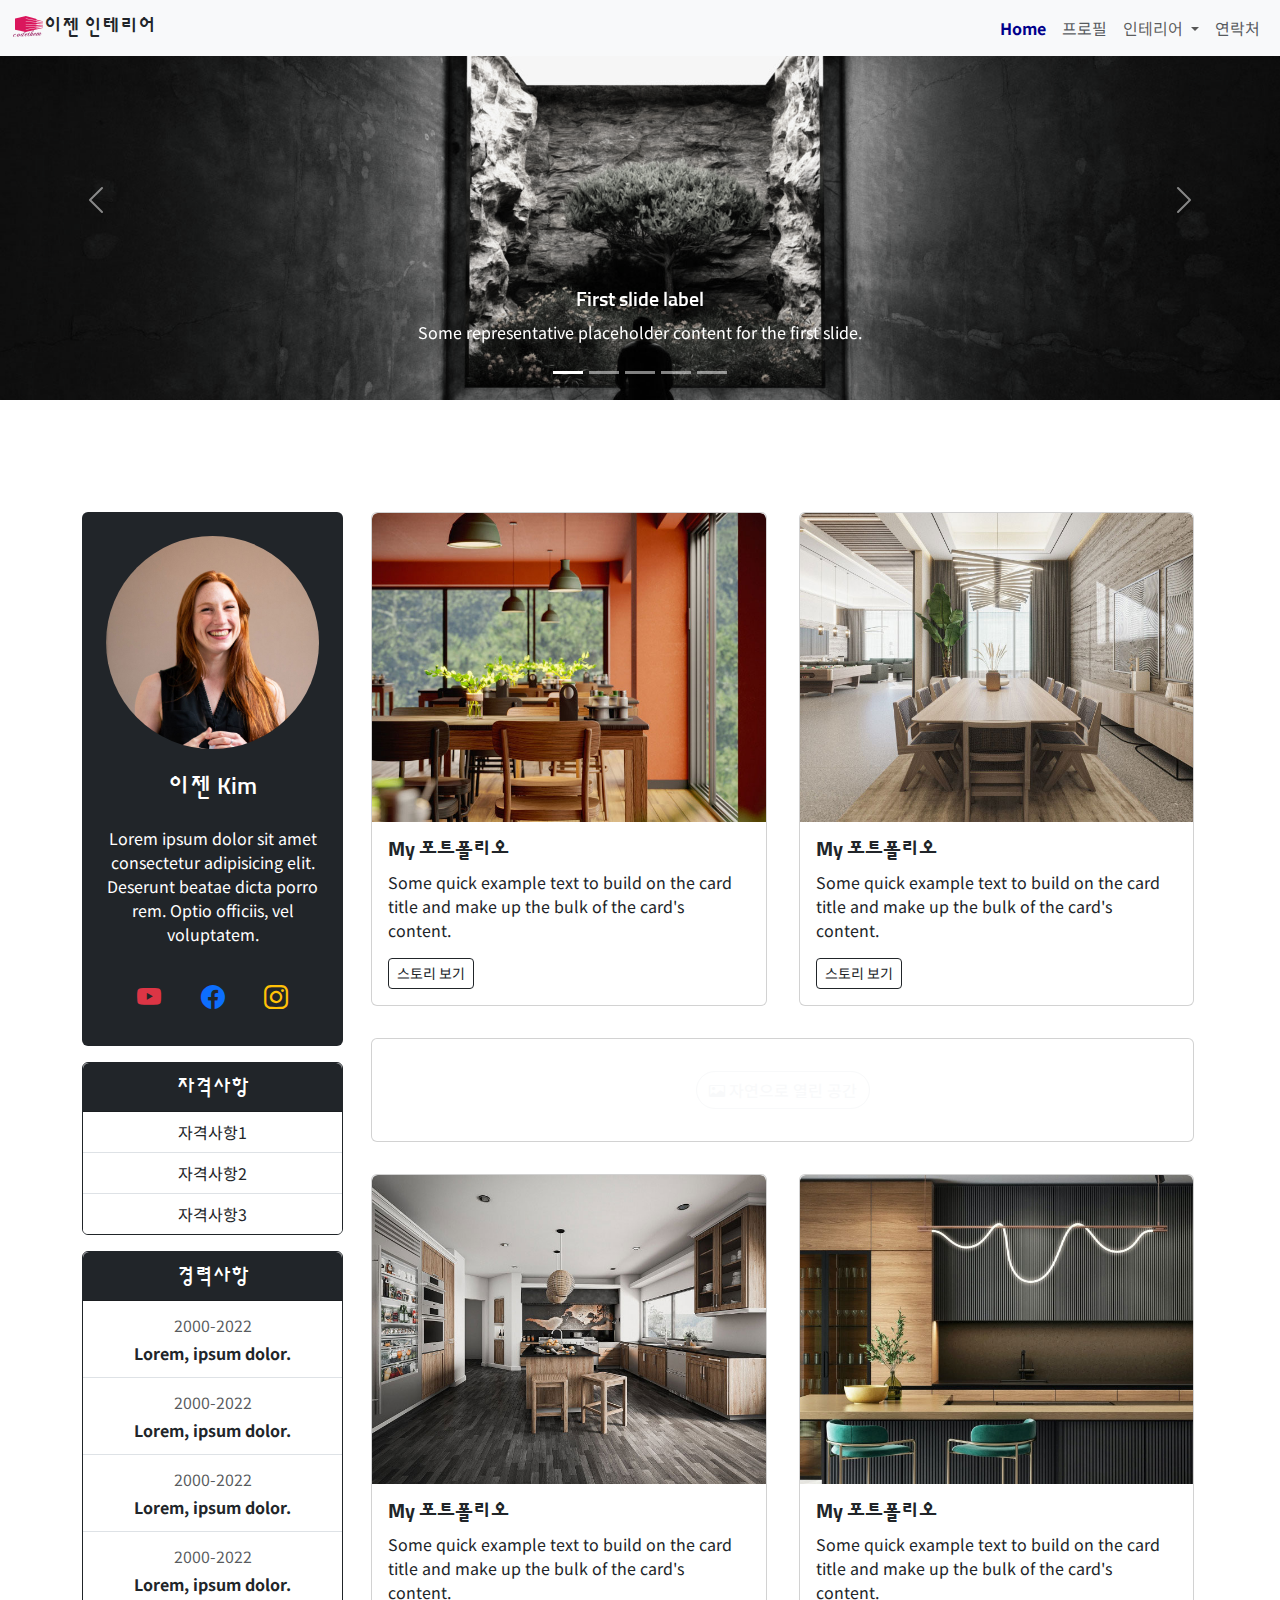
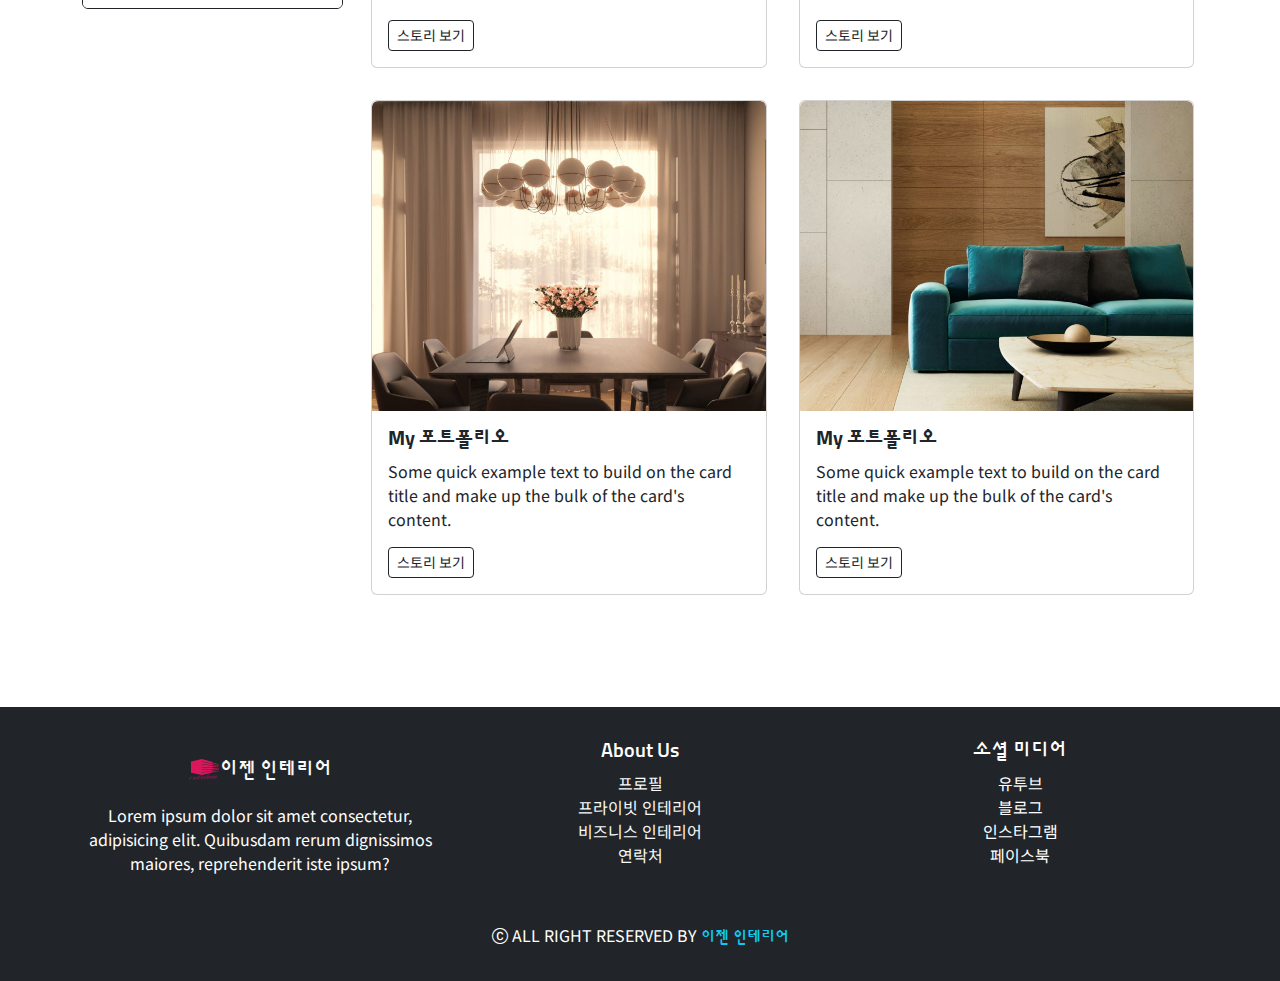
==== index.html @ 67466669 "first" ====
<!DOCTYPE html>
<html lang="en">
<head>
    <meta charset="UTF-8">
    <meta name="viewport" content="width-device-width, initial-scale=1.0">
    <link rel="stylesheet" href="./css/bootstrap.css">
    <link rel="stylesheet" href="https://cdn.jsdelivr.net/npm/bootstrap-icons@1.11.3/font/bootstrap-icons.min.css">
    <!-- <link rel="preconnect" href="https://fonts.googleapis.com">
    <link rel="preconnect" href="https://fonts.gstatic.com" crossorigin>
    <link href="https://fonts.googleapis.com/css2?family=Noto+Sans:ital,wght@0,100..900;1,100..900&family=Sunflower:wght@500;700&display=swap" rel="stylesheet"> -->
    <link rel="stylesheet" href="./css/style.css">
    <title>인테리어</title>
</head>
<body>
    <!-- 내비게이션 바 시작 -->
    <nav class="navbar navbar-expand-md bg-body-tertiary fixed-top ">
      <div class="container-fluid">
        <a href="./index.html" class="logo-font link-dark text-decoration-none fs-5">
          <img src="./images/logo.png" alt="logo" class="img-fluid ">이젠 인테리어
        </a>
        <button class="navbar-toggler" type="button" data-bs-toggle="collapse" data-bs-target="#menubarContent" aria-controls="menubarContent" aria-expanded="false" aria-label="Toggle navigation">
          <span class="navbar-toggler-icon"></span>
        </button>
        <div class="collapse navbar-collapse " id="menubarContent">
            <ul class="navbar-nav ms-auto mb-2 mb-md-0">
              <li class="nav-item">
                <a class="nav-link active" aria-current="page" href="#">Home</a>
              </li>
              <li class="nav-item">
                <a class="nav-link text-muted" href="./profile.html">프로필</a>
              </li>
              <li class="nav-item dropdown">
                <a class="nav-link dropdown-toggle" href="#" role="button" data-bs-toggle="dropdown" aria-expanded="false">
                  인테리어
                </a>
                <ul class="dropdown-menu">
                  <li><a class="dropdown-item" href="./private-interior.html">개인 공간</a></li>
                  <li><a class="dropdown-item" href="./business-interior.html">비즈니스 공간</a></li>
                </ul>
              </li>
              <li class="nav-item">
                <a class="nav-link text-muted" href="./contact.html">연락처</a>
              </li>
            </ul>
          </div>
      </div>
    </nav>
    <!-- 내비게이션 바 끝 -->
    <!-- 헤더 영역 시작 -->
    <header>
      <div id="headerImageFade" class="carousel slide carousel-fade">
        <div class="carousel-indicators">
          <button type="button" data-bs-target="#headerImageFade" data-bs-slide-to="0" class="active" aria-current="true" aria-label="Slide 1"></button>
          <button type="button" data-bs-target="#headerImageFade" data-bs-slide-to="1" aria-label="Slide 2"></button>
          <button type="button" data-bs-target="#headerImageFade" data-bs-slide-to="2" aria-label="Slide 3"></button>
          <button type="button" data-bs-target="#headerImageFade" data-bs-slide-to="3" aria-label="Slide 4"></button>
          <button type="button" data-bs-target="#headerImageFade" data-bs-slide-to="4" aria-label="Slide 5"></button>
        </div>
        <div class="carousel-inner">
          <div class="carousel-item active">
            <img src="./images/header1.jpg" class="d-block w-100" alt="header1">
            <div class="carousel-caption d-none d-md-block">
              <h5>First slide label</h5>
              <p>Some representative placeholder content for the first slide.</p>
            </div>
          </div>
          <div class="carousel-item">
            <img src="./images/header2.jpg" class="d-block w-100" alt="header2">
            <div class="carousel-caption d-none d-md-block">
              <h5>First slide label</h5>
              <p>Some representative placeholder content for the first slide.</p>
            </div>
          </div>
          <div class="carousel-item">
            <img src="./images/header3.jpg" class="d-block w-100" alt="header3">
            <div class="carousel-caption d-none d-md-block">
              <h5>First slide label</h5>
              <p>Some representative placeholder content for the first slide.</p>
            </div>
          </div>
          <div class="carousel-item">
            <img src="./images/header4.jpg" class="d-block w-100" alt="header4">
            <div class="carousel-caption d-none d-md-block">
              <h5>First slide label</h5>
              <p>Some representative placeholder content for the first slide.</p>
            </div>
          </div>
          <div class="carousel-item">
            <img src="./images/header5.jpg" class="d-block w-100" alt="header5">
            <div class="carousel-caption d-none d-md-block">
              <h5>First slide label</h5>
              <p>Some representative placeholder content for the first slide.</p>
            </div>
          </div>
        </div>
        <button class="carousel-control-prev" type="button" data-bs-target="#headerImageFade" data-bs-slide="prev">
          <span class="carousel-control-prev-icon" aria-hidden="true"></span>
          <span class="visually-hidden">Previous</span>
        </button>
        <button class="carousel-control-next" type="button" data-bs-target="#headerImageFade" data-bs-slide="next">
          <span class="carousel-control-next-icon" aria-hidden="true"></span>
          <span class="visually-hidden">Next</span>
        </button>
      </div>
    </header>
    <!-- 헤더 영역 끝 -->
    <!--메인 시작-->
    <main class="container my-5">
        <div class="row py-5">
            <!--프로필 바 섹션 시작-->
            <section class="col-md-5 col-lg-3 ">
                <div class="bg-dark text-white text-center rounded p-3 my-3">
                    <img src="./images/main-profile.jpg" alt="main_profile" class="img-fluid rounded-pill p-2">
                    <h2 class="py-3 fs-4">이젠 Kim</h2>
                    <p>Lorem ipsum dolor sit amet consectetur adipisicing elit. Deserunt beatae dicta porro rem. Optio officiis, vel voluptatem.</p>
                    <div class="py-3 fs-4 d-flex justify-content-evenly">
                        <a class="link-danger " href="#" target="_blank"><i class="bi bi-youtube"></i></a>
                        <a class="link-primary " href="#" target="_blank"><i class="bi bi-facebook"></i></a>
                        <a class="link-warning " href="#" target="_blank"><i class="bi bi-instagram"></i></a>
                    </div>
                </div>
                <!--자격사항 리스트 시작-->
                <div class="card text-center my-3 border-dark" >
                    <div class="card-header text-bg-dark rounded-top">
                      <h5 class="fs-5 m-1">자격사항</h5>
                    </div>
                    <ul class="list-group list-group-flush">
                      <li class="list-group-item">자격사항1</li>
                      <li class="list-group-item">자격사항2</li>
                      <li class="list-group-item">자격사항3</li>
                    </ul>
                </div>
                <!--자격사항 리스트 끝-->
                <!--경력사항 리스트 시작-->
                <div class="card text-center my-3 border-dark" >
                    <div class="card-header text-bg-dark rounded-top">
                      <h5 class="fs-5 m-1">경력사항</h5>
                    </div>
                    <ul class="list-group list-group-flush">
                      <li class="list-group-item">
                        <p class="text-muted m-1">2000-2022</p>
                        <p class="fw-bold m-1">Lorem, ipsum dolor.</p>
                      </li>
                      <li class="list-group-item">
                        <p class="text-muted m-1">2000-2022</p>
                        <p class="fw-bold m-1">Lorem, ipsum dolor.</p>
                      </li>
                      <li class="list-group-item">
                        <p class="text-muted m-1">2000-2022</p>
                        <p class="fw-bold m-1">Lorem, ipsum dolor.</p>
                      </li>
                      <li class="list-group-item">
                        <p class="text-muted m-1">2000-2022</p>
                        <p class="fw-bold m-1">Lorem, ipsum dolor.</p>
                      </li>
                    </ul>
                </div>
                <!--경력사항 리스트 끝-->
            </section>
            <!--프로필 바 섹션 끝-->
            <!--포트폴리오 섹션 시작-->
            <section class="col-md-7 col-lg-9 ">
                <div class="row">
                  <div class="col-lg-6 ">
                    <div class="card my-3 mx-1 " >
                      <div class="overflow-hidden rounded-top">
                        <img src="./images/gallery1.jpg" class="card-img-top img-fluid" alt="gallery1">
                      </div>
                        <div class="card-body">
                          <h5 class="card-title fw-bold">My 포트폴리오</h5>
                          <p class="card-text">Some quick example text to build on the card title and make up the bulk of the card's content.</p>
                          <a href="#" class="btn btn-sm btn-white border-dark">스토리 보기</a>
                        </div>
                    </div>
                  </div> 
                  <div class="col-lg-6 ">
                    <div class="card my-3 mx-1" >
                      <div class="overflow-hidden rounded-top">
                        <img src="./images/gallery2.jpg" class="card-img-top img-fluid" alt="gallery2">
                      </div>
                        <div class="card-body">
                          <h5 class="card-title fw-bold">My 포트폴리오</h5>
                          <p class="card-text">Some quick example text to build on the card title and make up the bulk of the card's content.</p>
                          <a href="#" class="btn btn-sm btn-white border-dark">스토리 보기</a>
                        </div>
                    </div>
                  </div> 
                  <div class="col-12 py-3">
                    <div class="card cardbanner text-center p-3 mx-1">
                      <div class="card-body">
                        <a class="btn btn-outline-light rounded-pill"  data-bs-toggle="modal" data-bs-target="#bannerModal"><i class="bi bi-card-image"></i> 자연으로 열린 공간</a>
                      </div>
                    </div>
                  </div>
                  <div class="modal fade" id="bannerModal" tabindex="-1" aria-labelledby="bannerModalLabel" aria-hidden="true">
                    <div class="modal-dialog">
                      <div class="modal-content text-center">
                        <div class="modal-header">
                          <h1 class="modal-title fs-5" id="bannerModalLabel">자연으로 열린공간</h1>
                          <button type="button" class="btn-close" data-bs-dismiss="modal" aria-label="Close"></button>
                        </div>
                        <div class="modal-body">
                          <h2>Lorem ipsum dolor sit amet.</h2>
                          <p>Lorem ipsum dolor sit amet consectetur adipisicing elit. Aliquid ipsa modi similique ea delectus dolores.</p>
                          <img src="./images/modal-img.jpg" class="img-fluid" alt="modalimg">
                          <p>Lorem ipsum dolor sit amet consectetur adipisicing elit. Corporis, modi? Optio corrupti labore cumque pariatur in odio aperiam fugiat perferendis?</p>
                        </div>
                        <div class="modal-footer">
                          <button type="button" class="btn btn-outline-dark" data-bs-dismiss="modal">닫기</button>
                          <a href="#" type="button" class="btn btn-outline-danger" role="button">뉴스 기사 보기</a>
                        </div>
                      </div>
                    </div>
                  </div>
                  <div class="col-lg-6 ">
                    <div class="card my-3 mx-1" >
                      <div class="overflow-hidden rounded-top">
                        <img src="./images/gallery3.jpg" class="card-img-top img-fluid" alt="gallery3">
                      </div>
                        <div class="card-body">
                          <h5 class="card-title fw-bold">My 포트폴리오</h5>
                          <p class="card-text">Some quick example text to build on the card title and make up the bulk of the card's content.</p>
                          <a href="#" class="btn btn-sm btn-white border-dark">스토리 보기</a>
                        </div>
                    </div>
                  </div> 
                  <div class="col-lg-6 ">
                    <div class="card my-3 mx-1" >
                      <div class="overflow-hidden rounded-top">
                        <img src="./images/gallery4.jpg" class="card-img-top img-fluid" alt="gallery4">
                      </div>
                        <div class="card-body">
                          <h5 class="card-title fw-bold">My 포트폴리오</h5>
                          <p class="card-text">Some quick example text to build on the card title and make up the bulk of the card's content.</p>
                          <a href="#" class="btn btn-sm btn-white border-dark">스토리 보기</a>
                        </div>
                    </div>
                  </div> 
                  <div class="col-lg-6 ">
                    <div class="card my-3 mx-1" >
                      <div class="overflow-hidden rounded-top">
                        <img src="./images/gallery5.jpg" class="card-img-top img-fluid" alt="gallery5">
                      </div>
                        <div class="card-body">
                          <h5 class="card-title fw-bold">My 포트폴리오</h5>
                          <p class="card-text">Some quick example text to build on the card title and make up the bulk of the card's content.</p>
                          <a href="#" class="btn btn-sm btn-white border-dark">스토리 보기</a>
                        </div>
                    </div>
                  </div> 
                  <div class="col-lg-6 ">
                    <div class="card my-3 mx-1" >
                      <div class="overflow-hidden rounded-top">
                        <img src="./images/gallery6.jpg" class="card-img-top img-fluid" alt="gallery6">
                      </div>
                        <div class="card-body">
                          <h5 class="card-title fw-bold">My 포트폴리오</h5>
                          <p class="card-text">Some quick example text to build on the card title and make up the bulk of the card's content.</p>
                          <a href="#" class="btn btn-sm btn-white border-dark">스토리 보기</a>
                        </div>
                    </div>
                  </div>      
                </div>
            </section>
            <!--포트폴리오 섹션 끝-->
        </div>
    </main>
    <!--메인 끝-->
    <!-- 푸터 영역 시작 -->
    <footer class="bg-dark text-white text-center p-3">
      <div class="container">
        <div class="row">
          <div class="col-lg-4 p-3">
            <a href="./index.html" class="logo-font link-light text-decoration-none fs-5">
              <img src="./images/logo.png" alt="logo" class="img-fluid my-3">이젠 인테리어
            </a>
            <p >Lorem ipsum dolor sit amet consectetur, adipisicing elit. Quibusdam rerum dignissimos maiores, reprehenderit iste ipsum?</p>
          </div>
          <div class="col-lg-4 p-3">
            <h5>About Us</h5>
            <ul class="list-unstyled">
              <li><a href="./profile.html" class="link-light link-underline-opacity-0">프로필</a></li>
              <li><a href="./private-interior.html" class="link-light link-underline-opacity-0">프라이빗 인테리어</a></li>
              <li><a href="./business-interior.html" class="link-light link-underline-opacity-0">비즈니스 인테리어</a></li>
              <li><a href="./contact.html" class="link-light link-underline-opacity-0">연락처</a></li>
            </ul>
          </div>
          <div class="col-lg-4 p-3">
            <h5>소셜 미디어</h5>
            <ul class="list-unstyled">
              <li>유투브</li>
              <li>블로그</li>
              <li>인스타그램</li>
              <li>페이스북</li>
            </ul>
          </div>
        </div>
        <p class="my-3"><i class="bi bi-c-circle"></i> ALL RIGHT RESERVED BY <span class="text-info logo-font">이젠 인테리어</span></p>
      </div>
    </footer>
    <!-- 푸터 영역 끝 -->
    <script src="./js/bootstrap.bundle.js"></script>
</body>
</html>
---- css/style.css ----
@import url('https://fonts.googleapis.com/css2?family=Noto+Sans+KR:wght@100..900&family=Noto+Sans:ital,wght@0,100..900;1,100..900&family=Sunflower:wght@500;700&display=swap');

/* header 영역 */
#headerImageFade img {
    filter: grayscale(90%);
    cursor: pointer;
}
#headerImageFade:hover img {
    filter: grayscale(0%);
}


.card-img-top {
    transition: transform 1s;
    cursor: pointer;
}
.card-img-top:hover{
    transform: scale(1.2,1.2);
}
body {
    font-family: "Noto Sans KR", sans-serif;
    font-optical-sizing: auto;
    font-weight: 400;
    font-style: normal;
}
h1,h2,h3,h4,h5, .logo-font{
    font-family: "Sunflower", sans-serif;
}
.cardbanner {
    background-image: url(../images/card-banner.jpg);
    background-size: cover; 
    background-attachment: fixed;
}
.nav-link.active, .nav-link:hover {
    color: darkblue !important;
    font-weight: bold;
}
.contact_bg{
    background-image: linear-gradient(to top, rgba(0,0,0,0.8), rgba(0,0,0,0.2)), url(../images/contact-bg.jpg);
    background-size: cover; 
    background-attachment: fixed;
    background-position: center center;
}
/* .bg_white {
    background-color: white;
} */
/* .bg_yellow{
    background-color: yellow;
}
.input-group-text{
    background-color: yellow;
    border-color: black;
    text-align: left;
    background: yellow;
} */
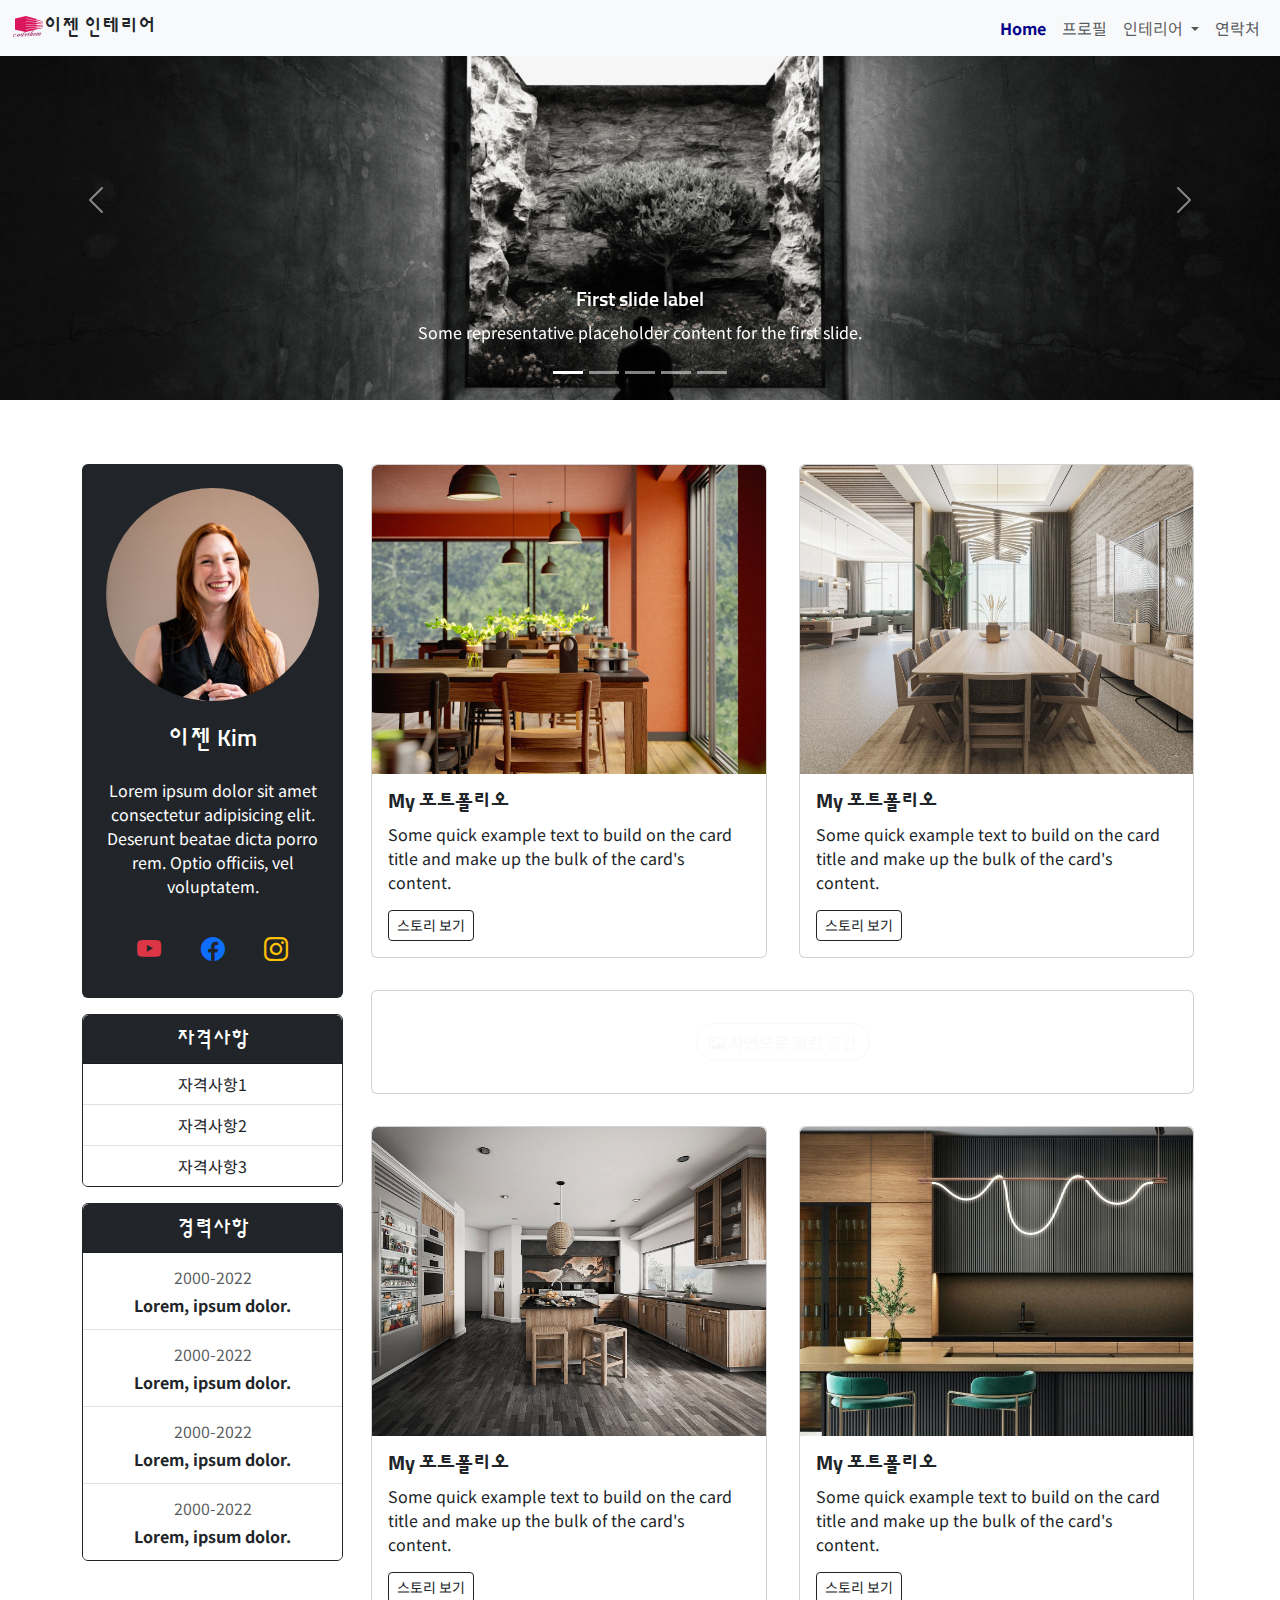
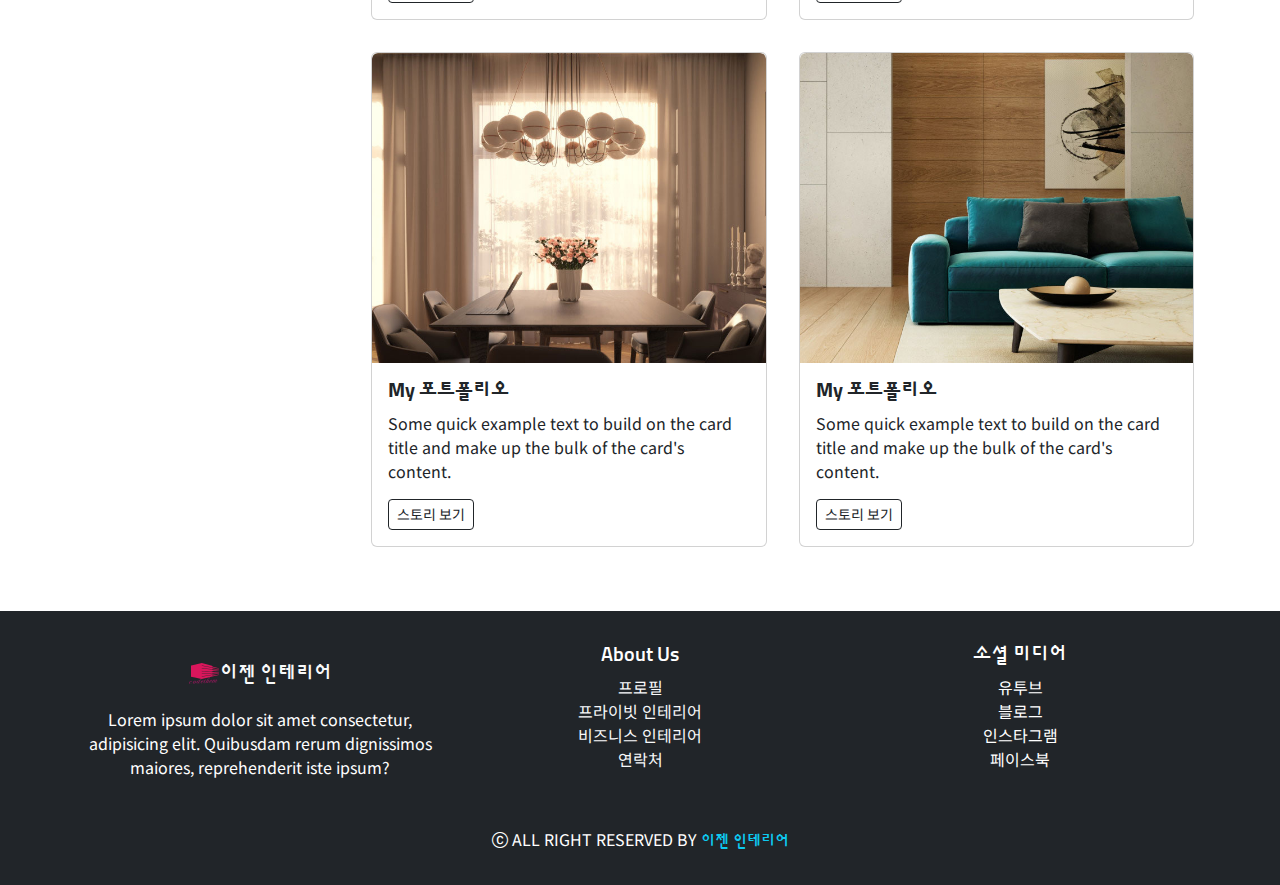
==== commit f00d724d: "Add files via upload" ====
--- a/index.html
+++ b/index.html
@@ -105,7 +105,7 @@
     </header>
     <!-- 헤더 영역 끝 -->
     <!--메인 시작-->
-    <main class="container my-5">
+    <main class="container">
         <div class="row py-5">
             <!--프로필 바 섹션 시작-->
             <section class="col-md-5 col-lg-3 ">
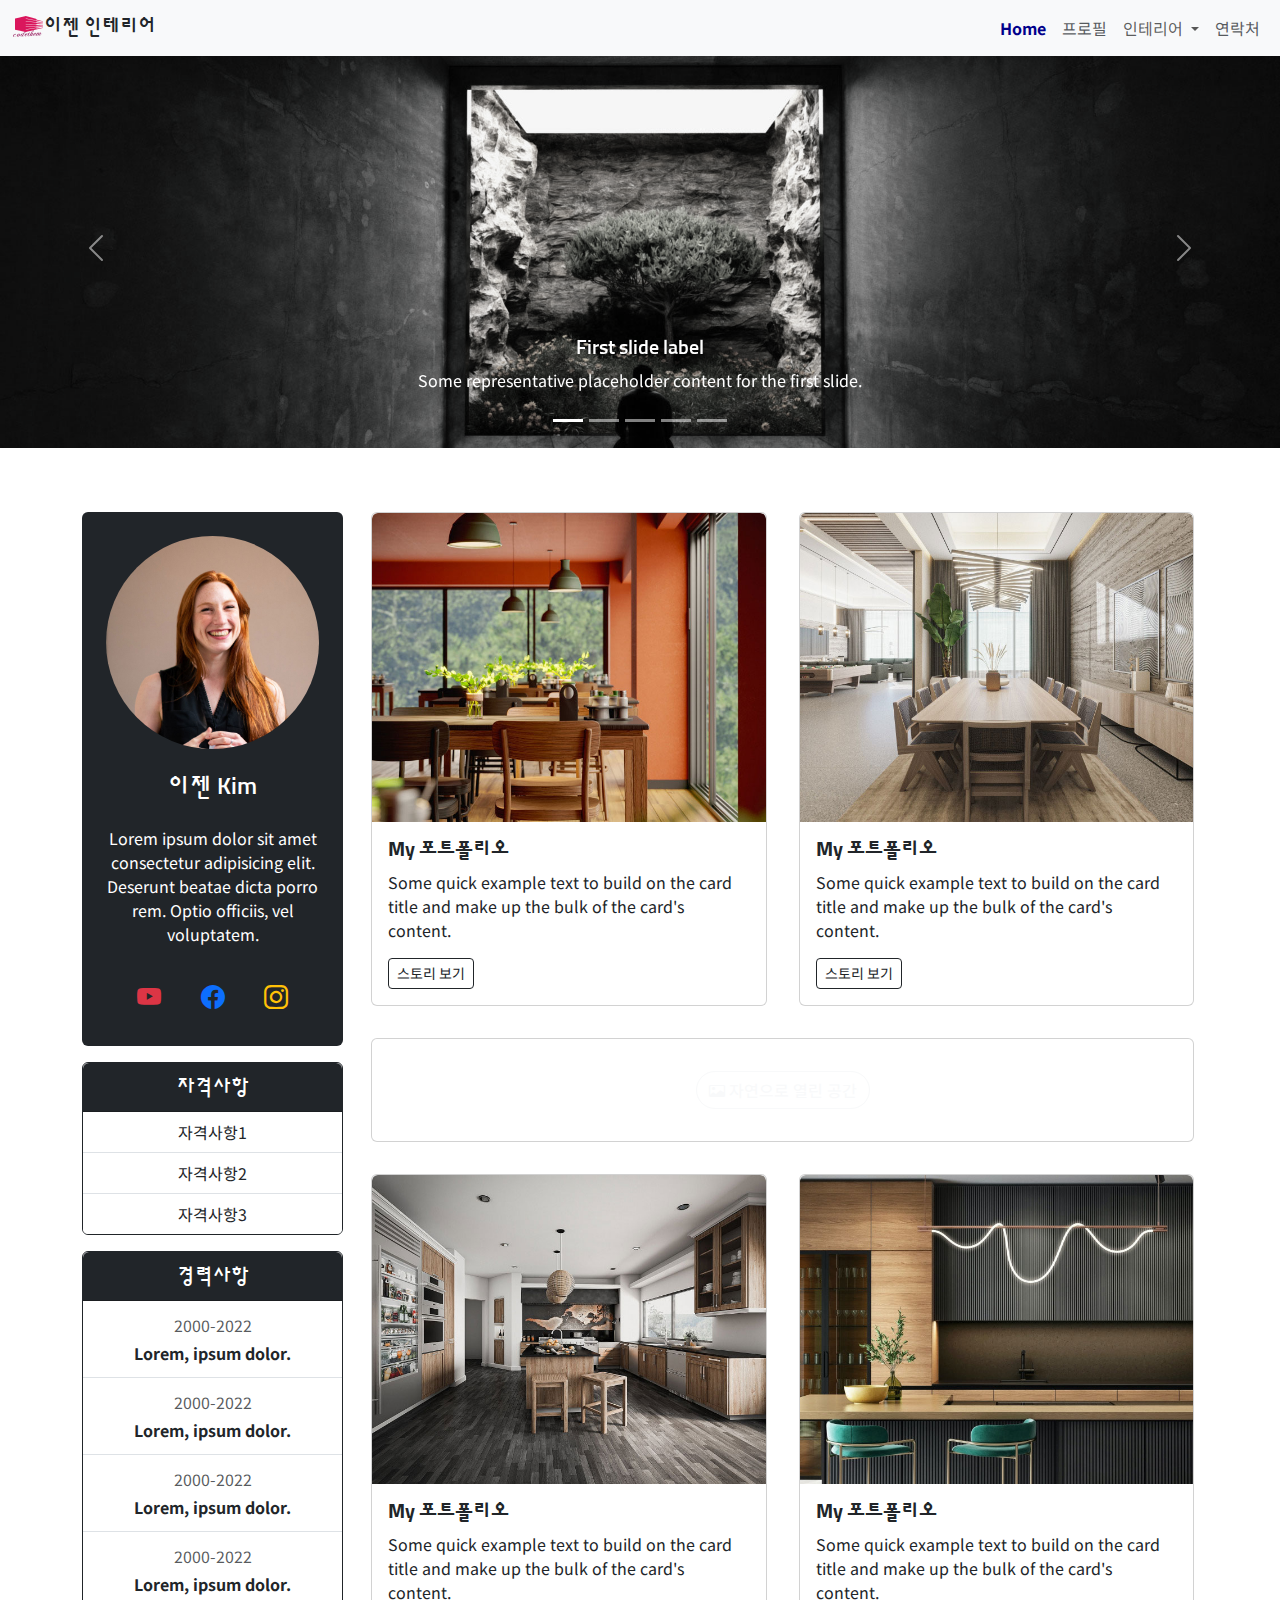
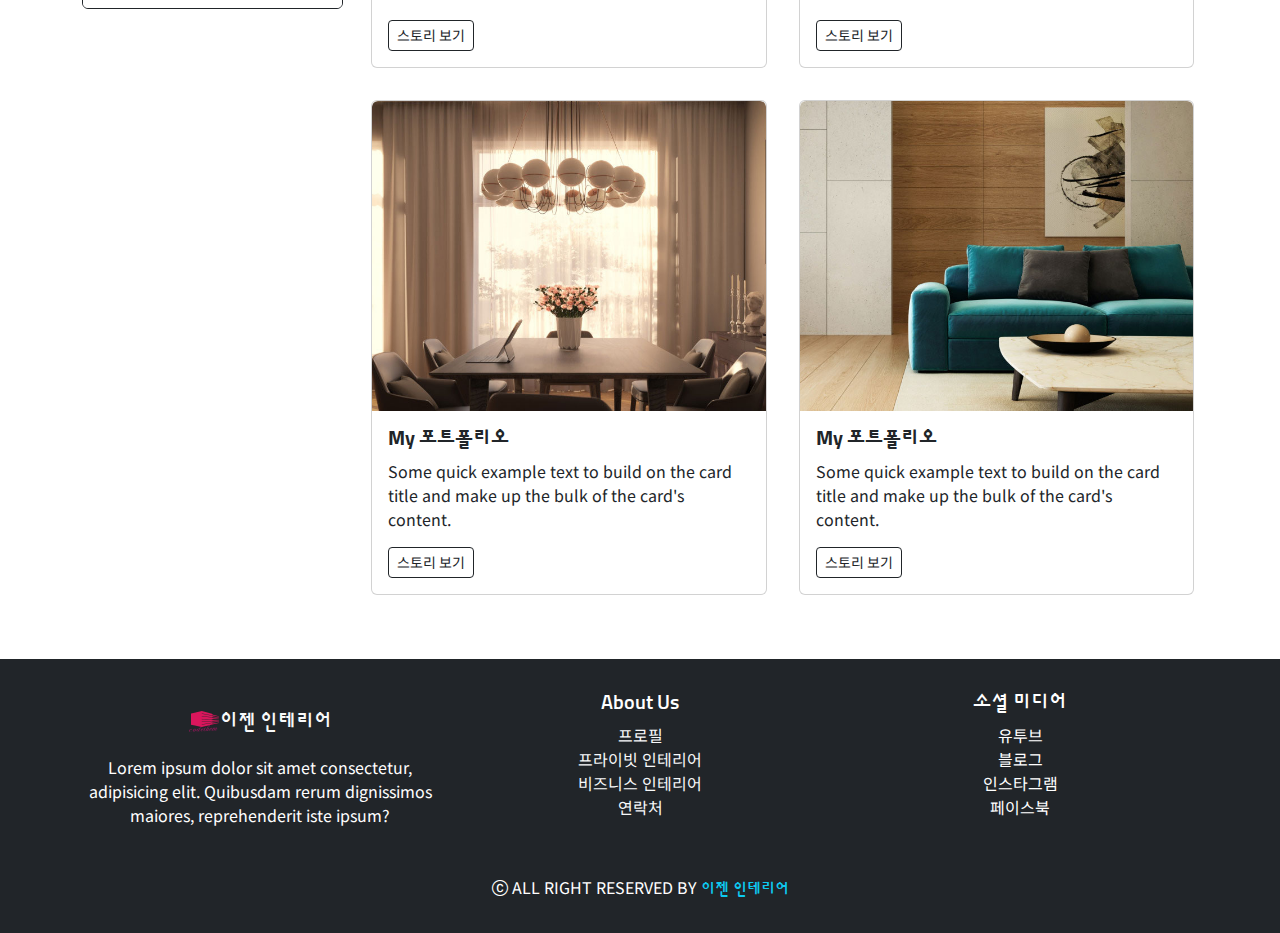
==== commit 73b7f0ad: "Add files via upload" ====
--- a/index.html
+++ b/index.html
@@ -47,7 +47,7 @@
     </nav>
     <!-- 내비게이션 바 끝 -->
     <!-- 헤더 영역 시작 -->
-    <header>
+    <header class="pt-5">
       <div id="headerImageFade" class="carousel slide carousel-fade">
         <div class="carousel-indicators">
           <button type="button" data-bs-target="#headerImageFade" data-bs-slide-to="0" class="active" aria-current="true" aria-label="Slide 1"></button>
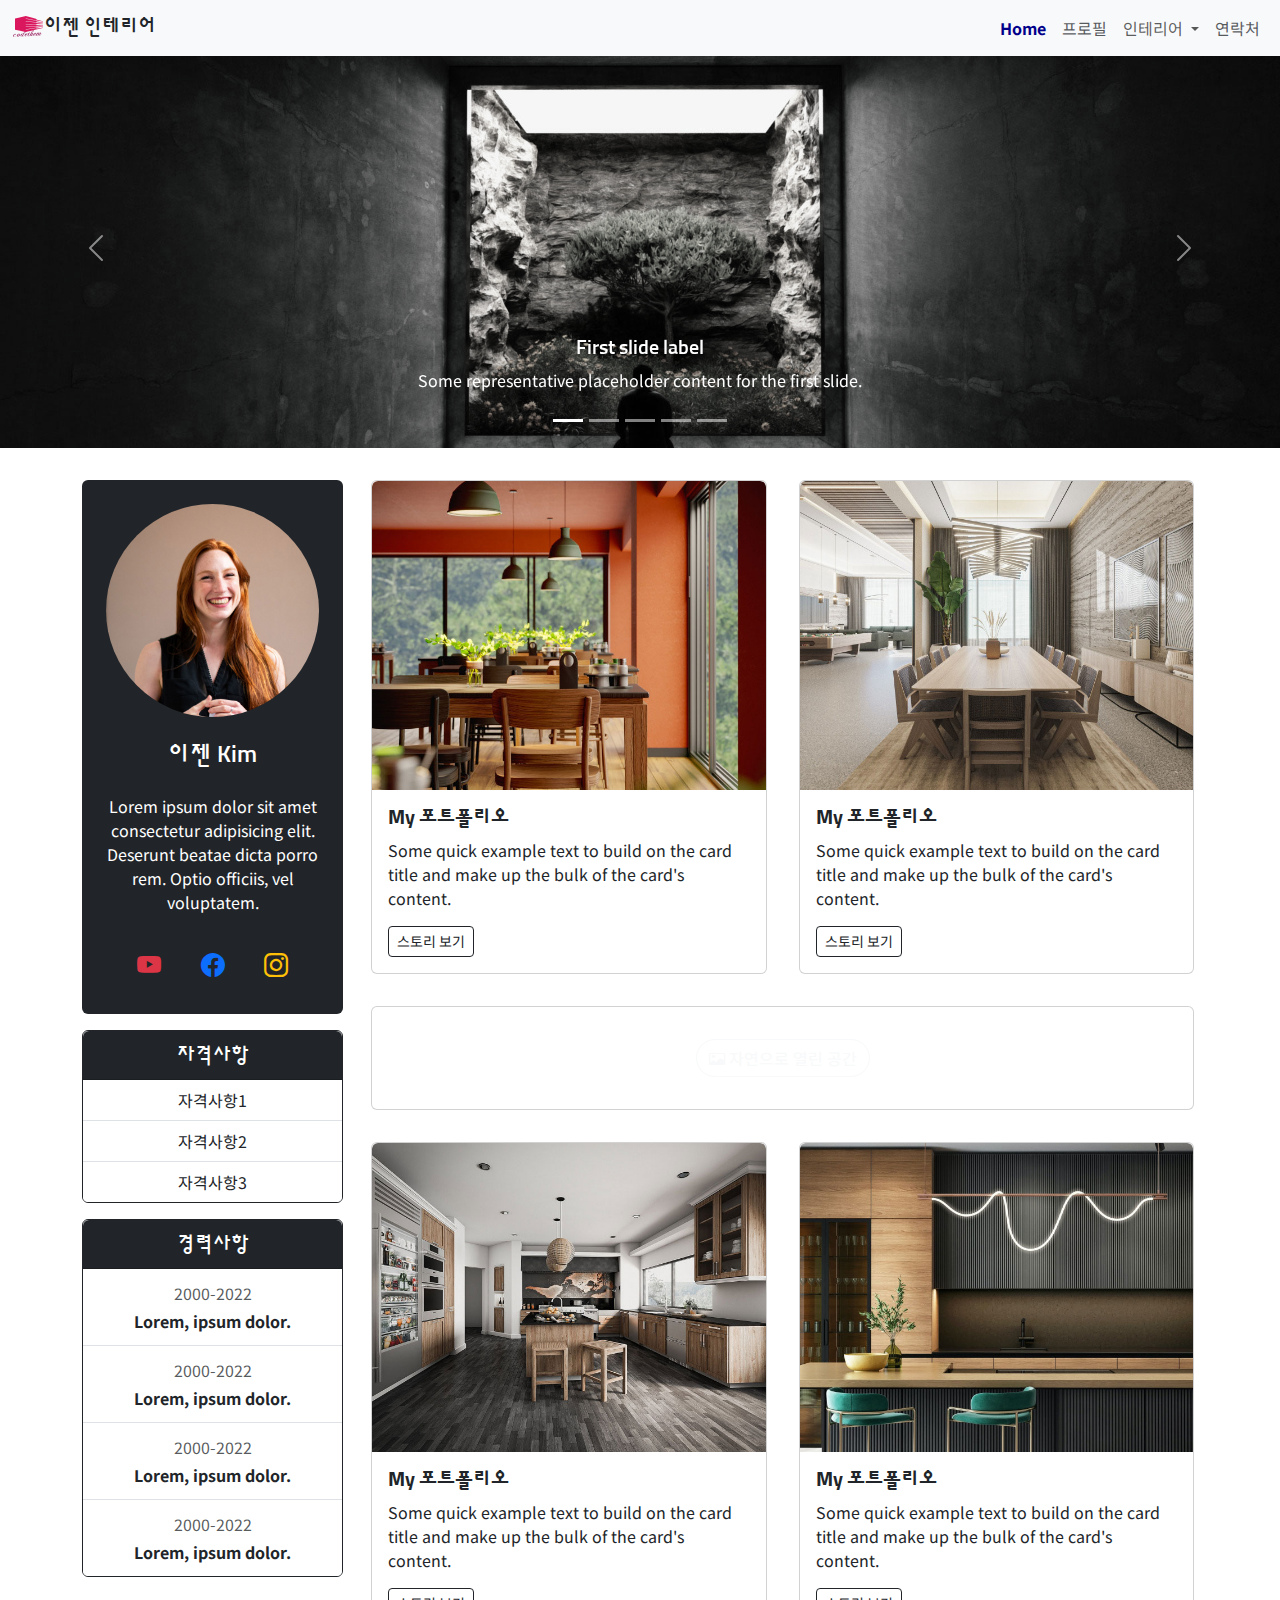
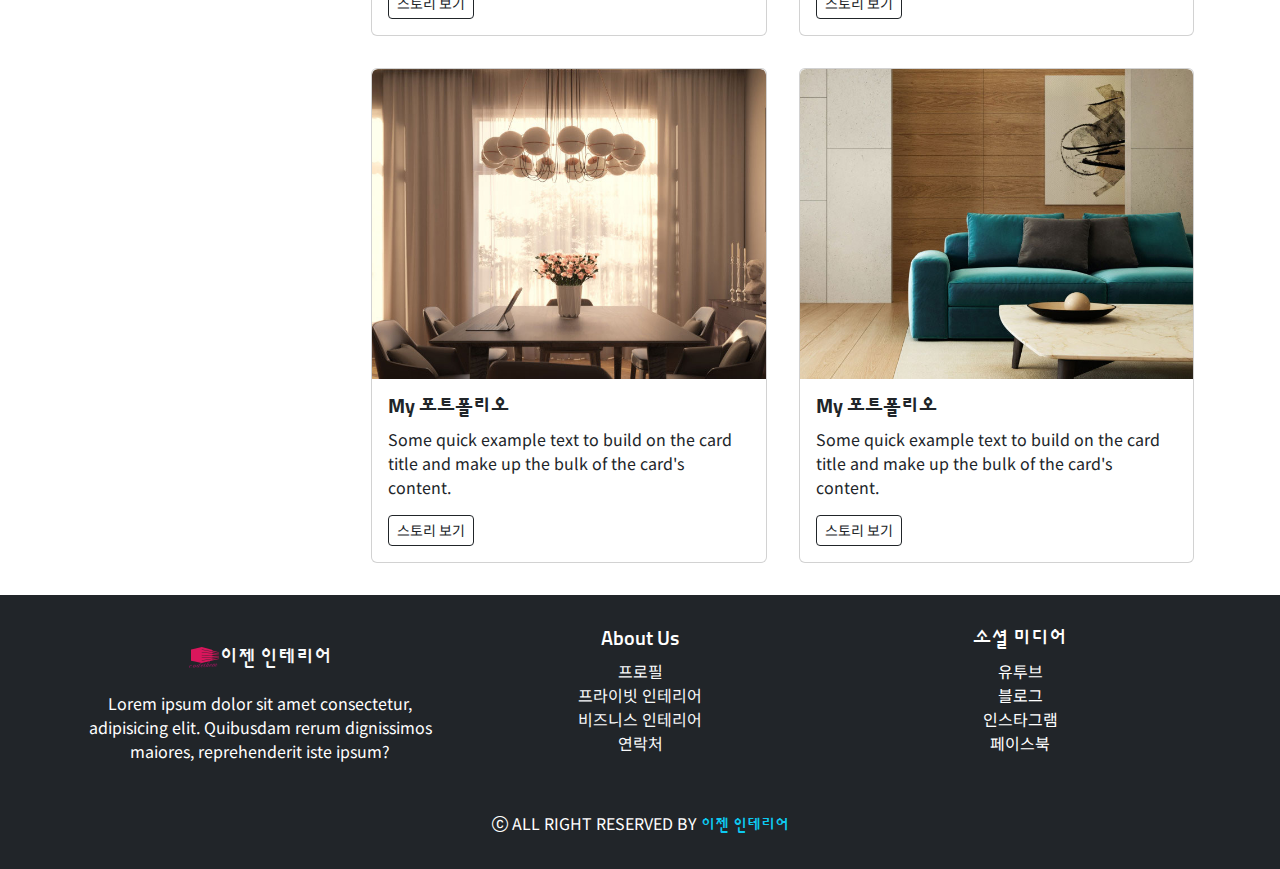
==== commit a3e1b3a4: "Add files via upload" ====
--- a/index.html
+++ b/index.html
@@ -47,7 +47,7 @@
     </nav>
     <!-- 내비게이션 바 끝 -->
     <!-- 헤더 영역 시작 -->
-    <header class="pt-5">
+    <header class="mt-5">
       <div id="headerImageFade" class="carousel slide carousel-fade">
         <div class="carousel-indicators">
           <button type="button" data-bs-target="#headerImageFade" data-bs-slide-to="0" class="active" aria-current="true" aria-label="Slide 1"></button>
@@ -106,7 +106,7 @@
     <!-- 헤더 영역 끝 -->
     <!--메인 시작-->
     <main class="container">
-        <div class="row py-5">
+        <div class="row py-3">
             <!--프로필 바 섹션 시작-->
             <section class="col-md-5 col-lg-3 ">
                 <div class="bg-dark text-white text-center rounded p-3 my-3">
